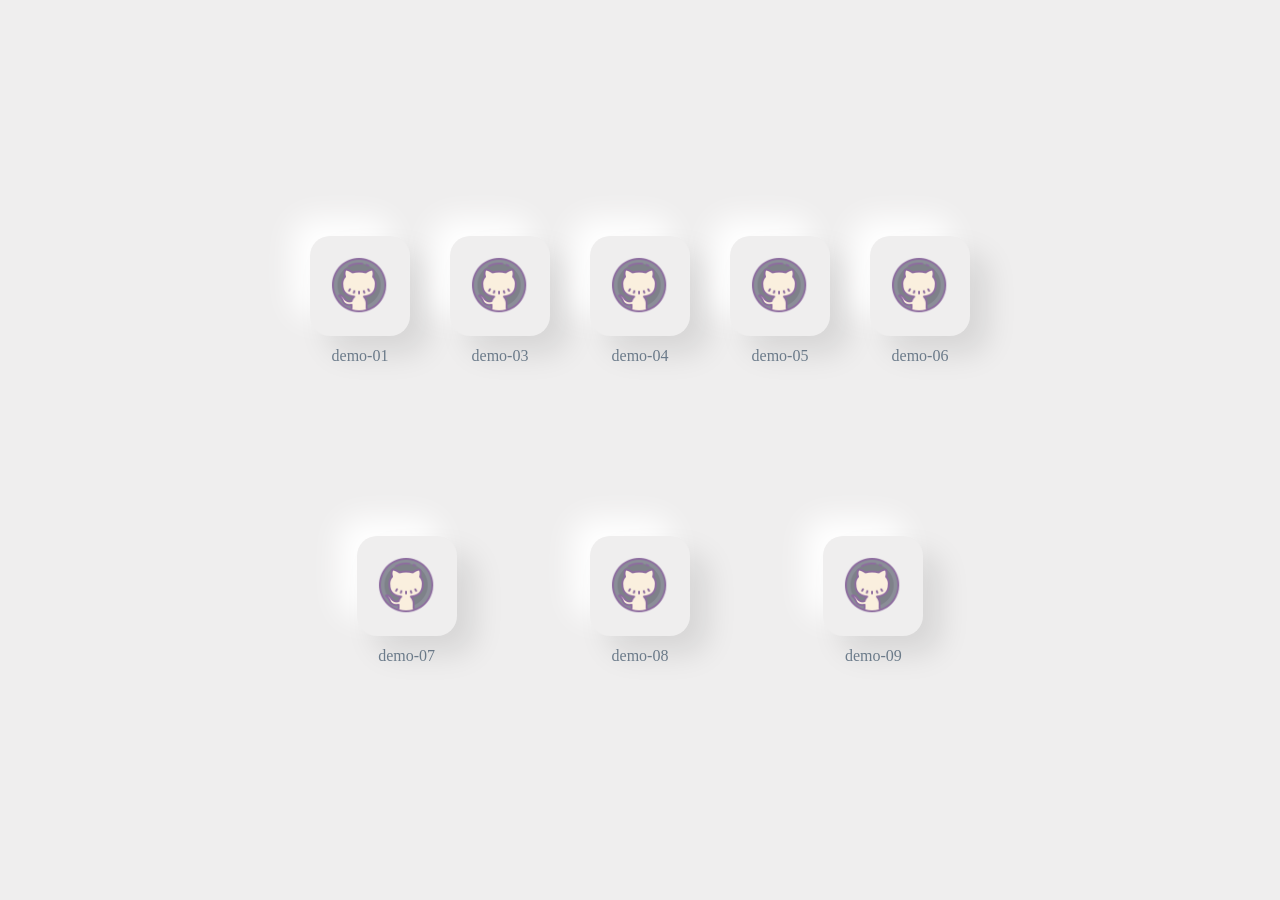
==== docs/index.html @ 816a5908 "add docs" ====
<!DOCTYPE html>
<html lang="en">
<head>
    <meta charset="UTF-8">
    <meta name="viewport" content="width=device-width, initial-scale=1.0">
    <link rel="shortcut icon" href="./icos/icons8-github-64.png" /> 
    <link rel="stylesheet" href="./style/style.css">
    <title>step</title>
</head>
<body>
    <div class="container" background="">
        <div class="box">
            <div class="img" onclick="window.open('../demo-01/test.html')" >
                <img src="./icos/demo-01.png"/>
            </div>
            <p>demo-01</p>
        </div>

        <div class="box" onclick="window.open('../demo-03/index.html')" >
            <div class="img" >
                <img src="./icos/demo-01.png"/>
            </div>
            <p>demo-03</p>
        </div>

        
        <div class="box">       
            <div class="img" onclick="window.open('../demo-04/index.html')" >
                <img src="./icos/demo-01.png"/>
            </div>
            <p>demo-04</p>
        </div>

        <div class="box">       
            <div class="img" onclick="window.open('../demo-05/index.html')" >
                <img src="./icos/demo-01.png"/>
            </div>
            <p>demo-05</p>
        </div>

        <div class="box">       
            <div class="img" onclick="window.open('../demo-06/index.html')" >
                <img src="./icos/demo-01.png"/>
            </div>
            <p>demo-06</p>
        </div>
        <div class="box">       
            <div class="img" onclick="window.open('../demo-07/index.html')" >
                <img src="./icos/demo-01.png"/>
            </div>
            <p>demo-07</p>
        </div>
        <div class="box">       
            <div class="img" onclick="window.open('../demo-08/index.html')" >
                <img src="./icos/demo-01.png"/>
            </div>
            <p>demo-08</p>
        </div>

        <div class="box">       
            <div class="img" onclick="window.open('../demo-09/index.html')" >
                <img src="./icos/demo-01.png"/>
            </div>
            <p>demo-09</p>
        </div>
    </div>
</body>
</html>
---- docs/style/style.css ----
*{
    margin: 0;
    padding: 0;
}
body{
    width: 100%;
    height: 100vh;
    display: flex;
    justify-content: center;
    align-items: center;
    background-color: #efeeee;
}
.container{
    width: 700px;
    height: 600px;
    display: flex;
    justify-content: space-around;
    flex-wrap: wrap;
    align-items: center;
}
.container .box{
    display: flex;
    justify-content: space-around;
    flex-direction: column;
    align-items: center;
    align-content: center;
    width: 100px;
    height: 140px;
    margin: 20px;
}
.container .box .img{
    width: 100px;
    height: 100px;
    box-shadow: 18px 18px 30px rgba(0, 0, 0, 0.1),
    -18px -18px 30px rgba(255, 255, 255, 1);
    border-radius: 20px;
    display: flex;
    align-items: center;
    justify-content: center;
    background-color: #efeeee;
    transition: box-shadow .2s ease-out;
    position: relative;
}

.container .box .img  img{
    width: 60px;
    transition: width 0.2s ease-out;
}
.container .box p{
    color: slategrey;
}
.container .box .img:hover{
    box-shadow: 0px 0px 0px rgba(0, 0, 0, 0.2),
    0px 0px 0px rgba(255, 255, 255, 0.8),
    inset 18px 18px 30px rgba(0, 0, 0, 0.1),
    inset -18px -18px 30px rgba(255, 255, 255, 1);
    transition: box-shadow .2s ease-out;
}
.container .box .img:hover img{
    width: 58px;
    transition: width 0.2s ease-out;
}
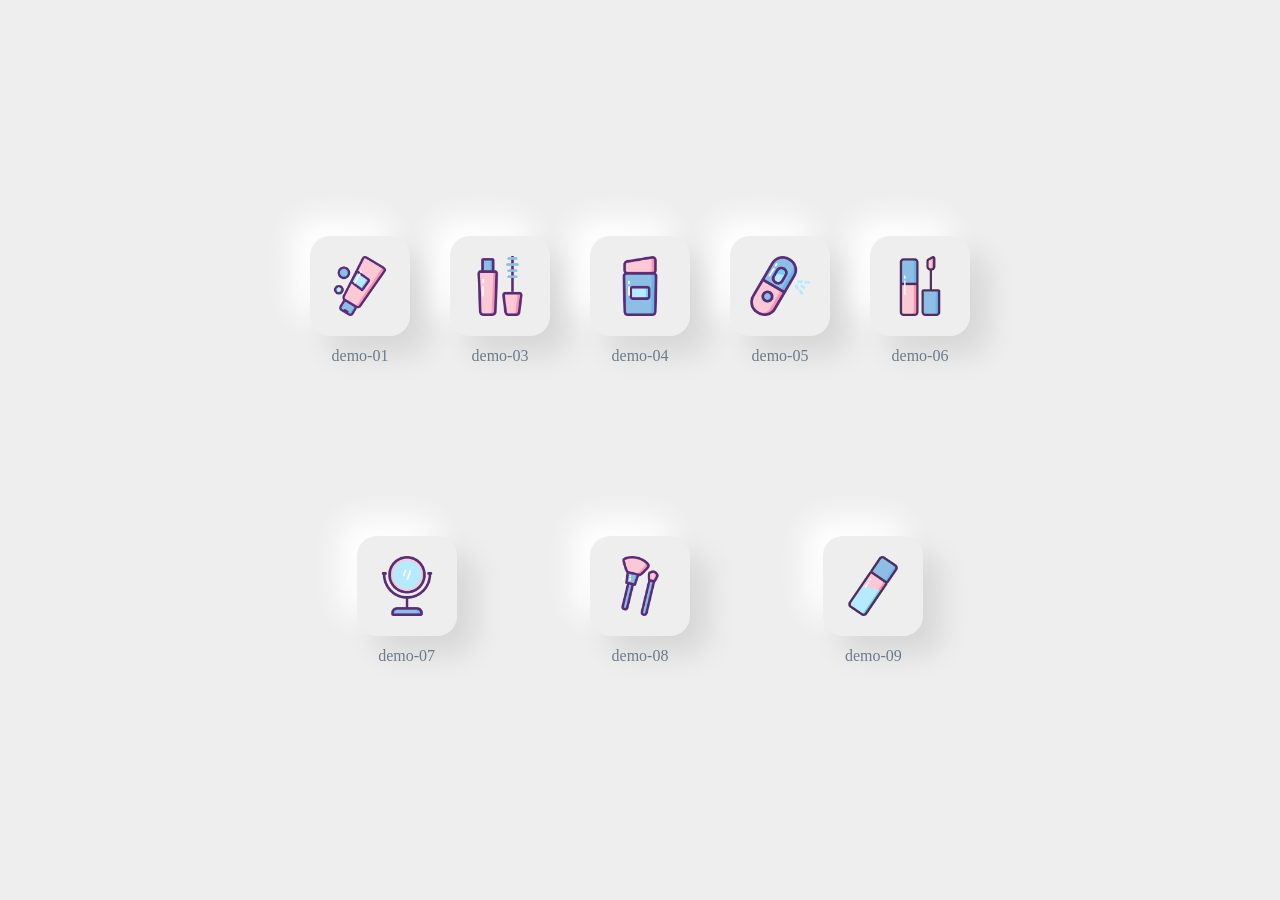
==== commit 38aef1a1: "add icon" ====
--- a/docs/index.html
+++ b/docs/index.html
@@ -10,56 +10,56 @@
 <body>
     <div class="container" background="">
         <div class="box">
-            <div class="img" onclick="window.open('../demo-01/test.html')" >
+            <div class="img" onclick="window.open('https://weijiew.com/web-step/demo-01/index.html')" >
                 <img src="./icos/demo-01.png"/>
             </div>
             <p>demo-01</p>
         </div>
 
-        <div class="box" onclick="window.open('../demo-03/index.html')" >
+        <div class="box" onclick="window.open('https://weijiew.com/web-step/demo-03/index.html')" >
             <div class="img" >
-                <img src="./icos/demo-01.png"/>
+                <img src="./icos/demo-03.png"/>
             </div>
             <p>demo-03</p>
         </div>
 
         
         <div class="box">       
-            <div class="img" onclick="window.open('../demo-04/index.html')" >
-                <img src="./icos/demo-01.png"/>
+            <div class="img" onclick="window.open('https://weijiew.com/web-step/demo-04/index.html')" >
+                <img src="./icos/demo-04.png"/>
             </div>
             <p>demo-04</p>
         </div>
 
         <div class="box">       
-            <div class="img" onclick="window.open('../demo-05/index.html')" >
-                <img src="./icos/demo-01.png"/>
+            <div class="img" onclick="window.open('https://weijiew.com/web-step/demo-05/index.html')" >
+                <img src="./icos/demo-05.png"/>
             </div>
             <p>demo-05</p>
         </div>
 
         <div class="box">       
-            <div class="img" onclick="window.open('../demo-06/index.html')" >
-                <img src="./icos/demo-01.png"/>
+            <div class="img" onclick="window.open('https://weijiew.com/web-step/demo-06/index.html')" >
+                <img src="./icos/demo-06.png"/>
             </div>
             <p>demo-06</p>
         </div>
         <div class="box">       
-            <div class="img" onclick="window.open('../demo-07/index.html')" >
-                <img src="./icos/demo-01.png"/>
+            <div class="img" onclick="window.open('https://weijiew.com/web-step/demo-07/index.html')" >
+                <img src="./icos/demo-07.png"/>
             </div>
             <p>demo-07</p>
         </div>
         <div class="box">       
-            <div class="img" onclick="window.open('../demo-08/index.html')" >
-                <img src="./icos/demo-01.png"/>
+            <div class="img" onclick="window.open('https://weijiew.com/web-step/demo-08/index.html')" >
+                <img src="./icos/demo-08.png"/>
             </div>
             <p>demo-08</p>
         </div>
 
         <div class="box">       
-            <div class="img" onclick="window.open('../demo-09/index.html')" >
-                <img src="./icos/demo-01.png"/>
+            <div class="img" onclick="window.open('https://weijiew.com/web-step/demo-09/index.html')" >
+                <img src="./icos/demo-09.png"/>
             </div>
             <p>demo-09</p>
         </div>
--- a/docs/style/style.css
+++ b/docs/style/style.css
@@ -1,6 +1,7 @@
 *{
     margin: 0;
     padding: 0;
+    font-size: "Open Sans",sans-serif;
 }
 body{
     width: 100%;
@@ -24,6 +25,12 @@
     flex-direction: column;
     align-items: center;
     align-content: center;
+    width: 100px;
+    height: 140px;
+    margin: 20px;
+}
+
+.container .title {
     width: 100px;
     height: 140px;
     margin: 20px;
@@ -59,4 +66,32 @@
 .container .box .img:hover img{
     width: 58px;
     transition: width 0.2s ease-out;
-}+}
+
+.box:hover {
+    animation:rubberBand 1s;
+}
+.text:hover {
+    animation:rubberBand 1s;
+}
+
+@keyframes rubberBand {
+    0% {
+        transform: scale3d(1,1,1);
+    }
+    35% {
+        transform: scale3d(1.25,.75,1);
+    }
+    45% {
+        transform: scale3d(.75,1,1);
+    }
+    60% {
+        transform: scale3d(1.2,.8,1);
+    }
+    75% {
+        transform: scale3d(1.05,.95,1);
+    }
+    100% {
+        transform: scale3d(1,1,1);
+    }
+}        
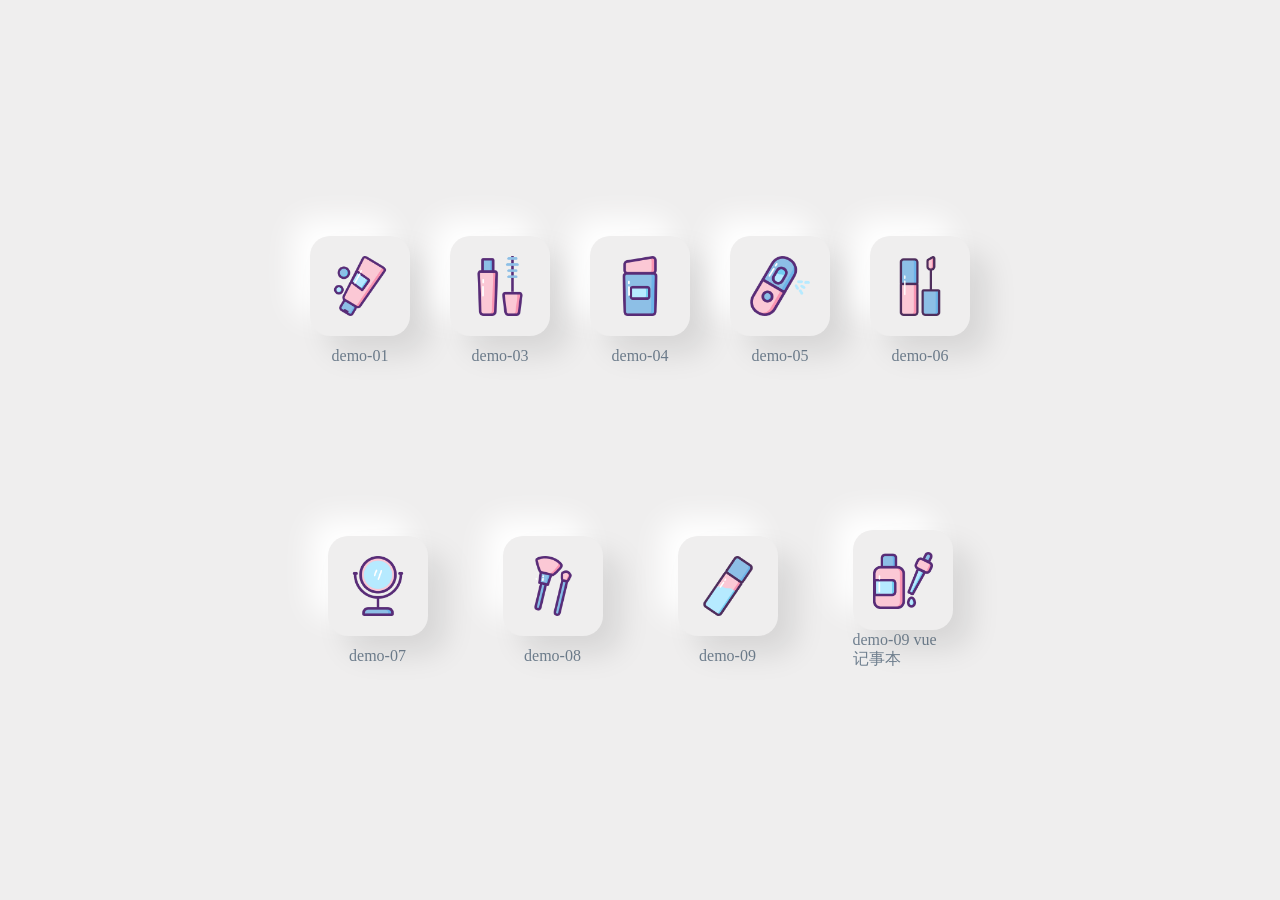
==== commit b11e0076: "修改 README" ====
--- a/docs/index.html
+++ b/docs/index.html
@@ -63,6 +63,13 @@
             </div>
             <p>demo-09</p>
         </div>
+
+        <div class="box">       
+            <div class="img" onclick="window.open('https://weijiew.com/web-step/demo-10/index.html')" >
+                <img src="./icos/demo-10.png"/>
+            </div>
+            <p>demo-09 vue 记事本</p>
+        </div>
     </div>
 </body>
 </html>
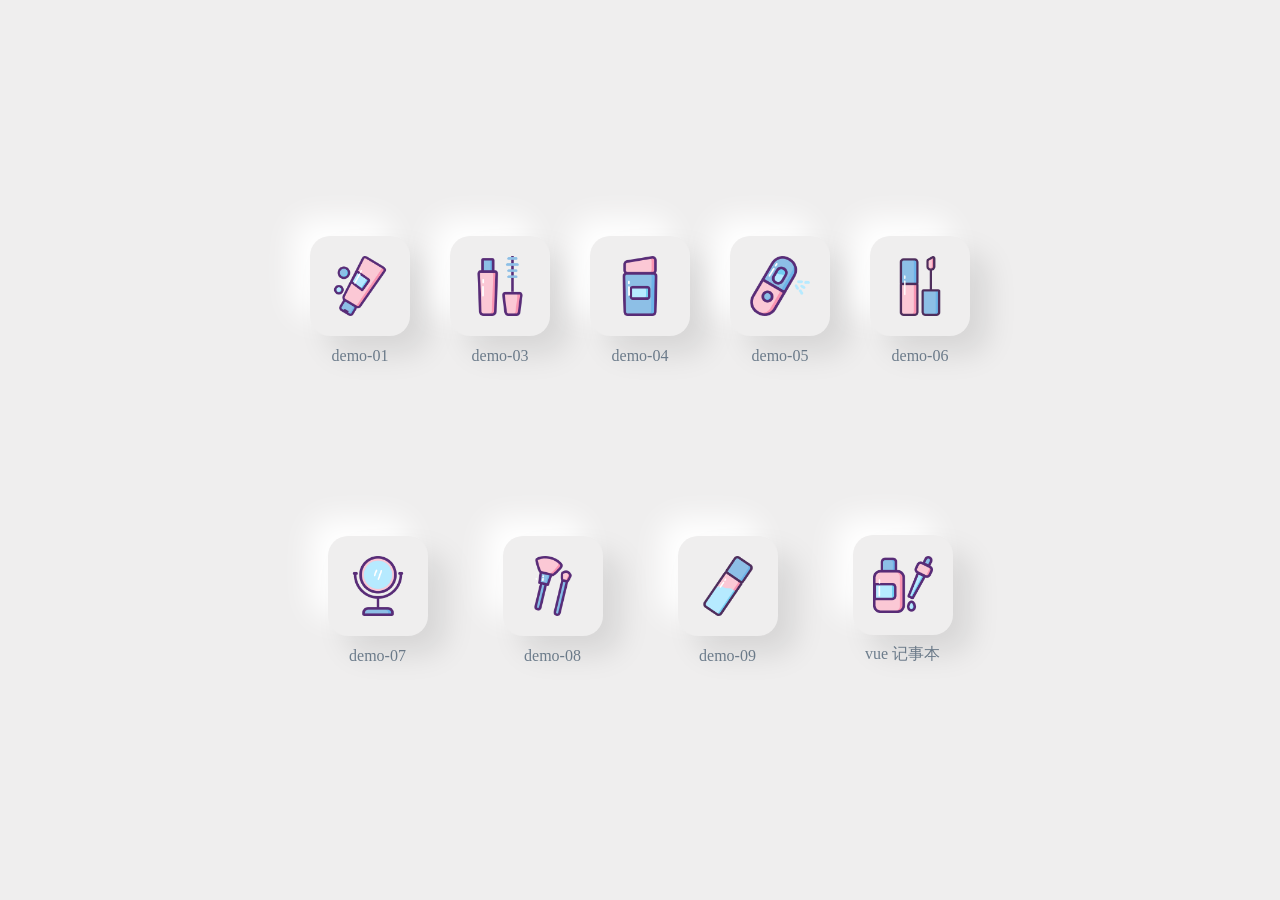
==== commit a57b6393: "修改 README" ====
--- a/docs/index.html
+++ b/docs/index.html
@@ -68,7 +68,7 @@
             <div class="img" onclick="window.open('https://weijiew.com/web-step/demo-10/index.html')" >
                 <img src="./icos/demo-10.png"/>
             </div>
-            <p>demo-09 vue 记事本</p>
+            <p>vue 记事本</p>
         </div>
     </div>
 </body>
